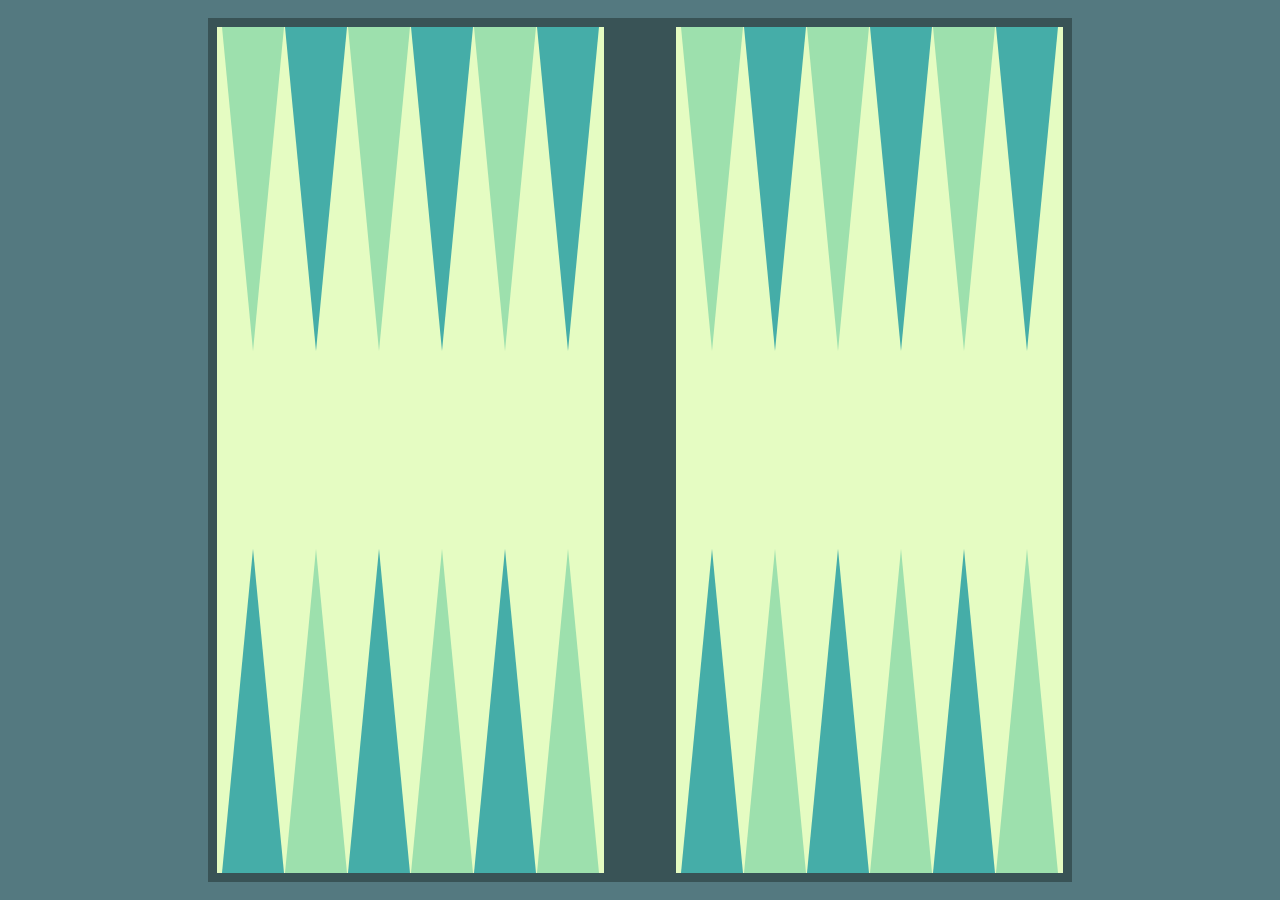
==== backgammon/index.html @ 652b3d4a "backgammon test" ====
<!DOCTYPE HTML>

<html>

<head>
	<meta http-equiv="Content-Type" content="text/html; charset=UTF-8" />
	<title>Backgammon</title>
	<link href="css/screen.css" media="screen, projection" rel="stylesheet" type="text/css" />
</head>

<body>
	<div id="board">
		<div class="qdr qdr-1"></div>
		<div class="qdr qdr-4"></div>
		<div id="board-middle"></div>
		<div class="qdr qdr-2"></div>
		<div class="qdr qdr-3"></div>
	</div>

	<script src="js/assets.js" type="text/javascript"></script>
	<script src="js/main.js" type="text/javascript"></script>
</body>

</html>
---- backgammon/css/screen.css ----
/* line 5, ../../../../../../../../Ruby193/lib/ruby/gems/1.9.1/gems/compass-core-1.0.3/stylesheets/compass/reset/_utilities.scss */
html, body, div, span, applet, object, iframe,
h1, h2, h3, h4, h5, h6, p, blockquote, pre,
a, abbr, acronym, address, big, cite, code,
del, dfn, em, img, ins, kbd, q, s, samp,
small, strike, strong, sub, sup, tt, var,
b, u, i, center,
dl, dt, dd, ol, ul, li,
fieldset, form, label, legend,
table, caption, tbody, tfoot, thead, tr, th, td,
article, aside, canvas, details, embed,
figure, figcaption, footer, header, hgroup,
menu, nav, output, ruby, section, summary,
time, mark, audio, video {
  margin: 0;
  padding: 0;
  border: 0;
  font: inherit;
  font-size: 100%;
  vertical-align: baseline;
}

/* line 22, ../../../../../../../../Ruby193/lib/ruby/gems/1.9.1/gems/compass-core-1.0.3/stylesheets/compass/reset/_utilities.scss */
html {
  line-height: 1;
}

/* line 24, ../../../../../../../../Ruby193/lib/ruby/gems/1.9.1/gems/compass-core-1.0.3/stylesheets/compass/reset/_utilities.scss */
ol, ul {
  list-style: none;
}

/* line 26, ../../../../../../../../Ruby193/lib/ruby/gems/1.9.1/gems/compass-core-1.0.3/stylesheets/compass/reset/_utilities.scss */
table {
  border-collapse: collapse;
  border-spacing: 0;
}

/* line 28, ../../../../../../../../Ruby193/lib/ruby/gems/1.9.1/gems/compass-core-1.0.3/stylesheets/compass/reset/_utilities.scss */
caption, th, td {
  text-align: left;
  font-weight: normal;
  vertical-align: middle;
}

/* line 30, ../../../../../../../../Ruby193/lib/ruby/gems/1.9.1/gems/compass-core-1.0.3/stylesheets/compass/reset/_utilities.scss */
q, blockquote {
  quotes: none;
}
/* line 103, ../../../../../../../../Ruby193/lib/ruby/gems/1.9.1/gems/compass-core-1.0.3/stylesheets/compass/reset/_utilities.scss */
q:before, q:after, blockquote:before, blockquote:after {
  content: "";
  content: none;
}

/* line 32, ../../../../../../../../Ruby193/lib/ruby/gems/1.9.1/gems/compass-core-1.0.3/stylesheets/compass/reset/_utilities.scss */
a img {
  border: none;
}

/* line 116, ../../../../../../../../Ruby193/lib/ruby/gems/1.9.1/gems/compass-core-1.0.3/stylesheets/compass/reset/_utilities.scss */
article, aside, details, figcaption, figure, footer, header, hgroup, main, menu, nav, section, summary {
  display: block;
}

/* line 8, ../sass/screen.scss */
* {
  -moz-box-sizing: border-box;
  -webkit-box-sizing: border-box;
  box-sizing: border-box;
}

/* line 12, ../sass/screen.scss */
html {
  position: absolute;
  top: 0;
  left: 0;
  width: 100%;
  height: 100%;
}
/* line 14, ../sass/screen.scss */
html body {
  background-color: #547980;
  min-height: 100vh;
  display: -webkit-flex;
  display: flex;
  -webkit-align-items: center;
  align-items: center;
  -webkit-justify-content: center;
  justify-content: center;
}
/* line 20, ../sass/screen.scss */
html body #board {
  width: 96vmin;
  height: 96vmin;
  background-color: #E5FCC2;
  border: 1vmin #395356 solid;
  display: -webkit-flex;
  display: flex;
  -webkit-flex-flow: column wrap;
  flex-flow: column wrap;
  -webkit-justify-content: space-between;
  justify-content: space-between;
}

/* line 33, ../sass/screen.scss */
#board .qdr {
  width: 43vmin;
  height: 47vmin;
  display: -webkit-flex;
  display: flex;
  -webkit-flex-flow: row nowrap;
  flex-flow: row nowrap;
  padding: 0 .5vmin;
}
/* line 39, ../sass/screen.scss */
#board .qdr .cl {
  width: 16.66667%;
  height: 100%;
  display: -webkit-flex;
  display: flex;
  -webkit-align-items: stretch;
  align-items: stretch;
}
/* line 44, ../sass/screen.scss */
#board .qdr .cl::after {
  content: "";
  width: 0;
  height: 0;
  border-left: 3.5vmin solid transparent;
  border-right: 3.5vmin solid transparent;
  border-top: 36vmin solid;
  background: transparent;
  display: -webkit-flex;
  display: flex;
  -webkit-align-self: flex-start;
  align-self: flex-start;
}
/* line 55, ../sass/screen.scss */
#board .qdr .cl:nth-child(odd)::after {
  border-color: #9DE0AD;
  border-left-color: transparent;
  border-right-color: transparent;
}
/* line 58, ../sass/screen.scss */
#board .qdr .cl:nth-child(even)::after {
  border-color: #45ADA8;
  border-left-color: transparent;
  border-right-color: transparent;
}
/* line 62, ../sass/screen.scss */
#board .qdr-1 {
  top: 0;
  left: 0;
}
/* line 66, ../sass/screen.scss */
#board .qdr-2 {
  top: 0;
  right: 0;
}
/* line 70, ../sass/screen.scss */
#board .qdr-3 {
  bottom: 0;
  right: 0;
  -webkit-flex-flow: row-reverse nowrap;
  flex-flow: row-reverse nowrap;
}
/* line 74, ../sass/screen.scss */
#board .qdr-3 .cl::after {
  -webkit-align-self: flex-end;
  align-self: flex-end;
  border-top: 0px;
  border-bottom: 36vmin solid;
}
/* line 80, ../sass/screen.scss */
#board .qdr-4 {
  bottom: 0;
  left: 0;
  -webkit-flex-flow: row-reverse nowrap;
  flex-flow: row-reverse nowrap;
}
/* line 84, ../sass/screen.scss */
#board .qdr-4 .cl::after {
  -webkit-align-self: flex-end;
  align-self: flex-end;
  border-top: 0px;
  border-bottom: 36vmin solid;
}
/* line 91, ../sass/screen.scss */
#board-middle {
  width: 8vmin;
  height: 96vmin;
  background-color: #395356;
}
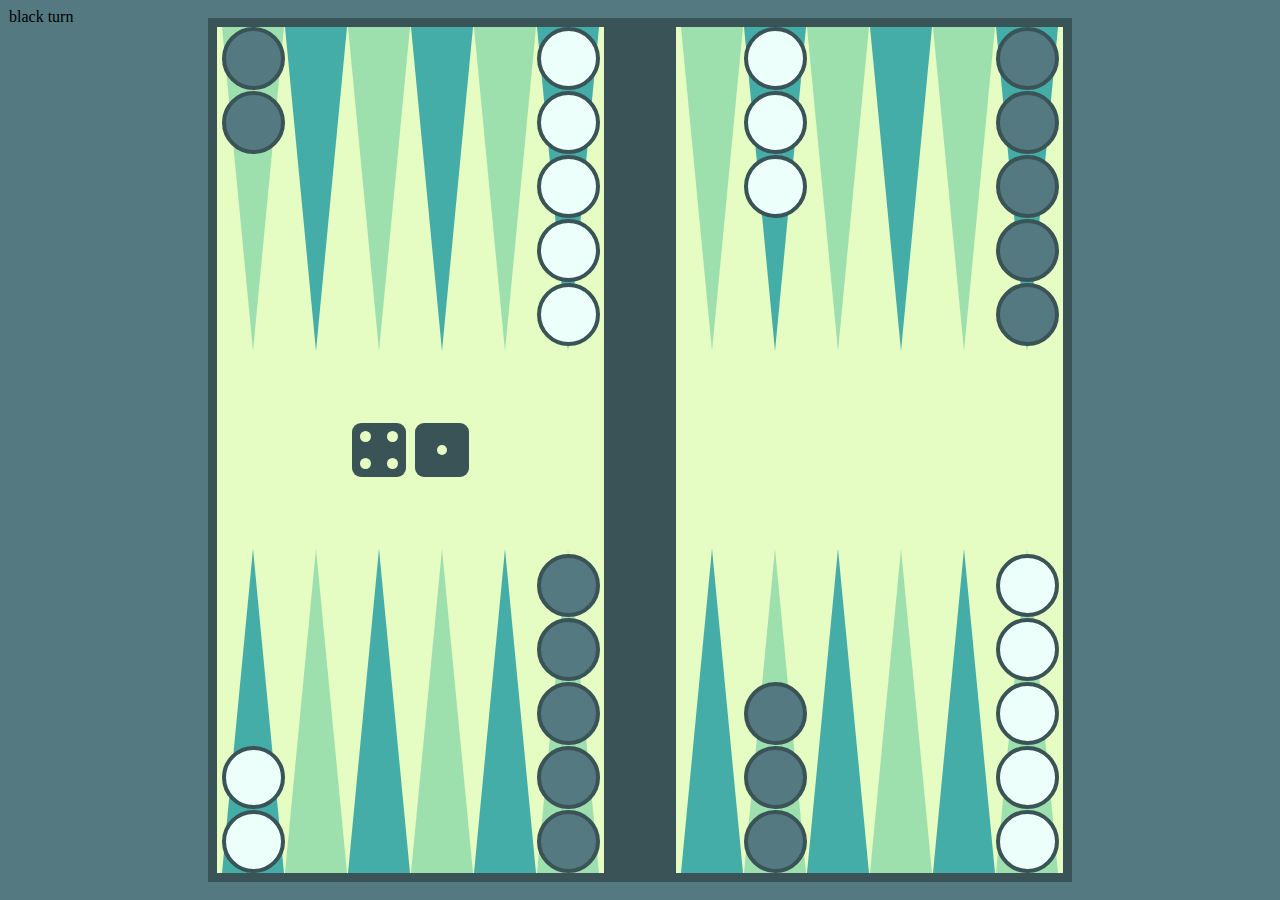
==== commit a1aaf5cd: "Bkgmn v0.5" ====
--- a/backgammon/index.html
+++ b/backgammon/index.html
@@ -9,12 +9,17 @@
 </head>
 
 <body>
+	<div id="debug"></div>
 	<div id="board">
 		<div class="qdr qdr-1"></div>
 		<div class="qdr qdr-4"></div>
-		<div id="board-middle"></div>
+		<div id="board-bar"></div>
 		<div class="qdr qdr-2"></div>
 		<div class="qdr qdr-3"></div>
+		<div id="dices">
+			<div class="dice" id="dice-1"></div>
+			<div class="dice" id="dice-2"></div>
+		</div>
 	</div>
 
 	<script src="js/assets.js" type="text/javascript"></script>
--- a/backgammon/css/screen.css
+++ b/backgammon/css/screen.css
@@ -1,4 +1,4 @@
-/* line 5, ../../../../../../../../Ruby193/lib/ruby/gems/1.9.1/gems/compass-core-1.0.3/stylesheets/compass/reset/_utilities.scss */
+/* line 5, C:/Ruby193/lib/ruby/gems/1.9.1/gems/compass-core-1.0.3/stylesheets/compass/reset/_utilities.scss */
 html, body, div, span, applet, object, iframe,
 h1, h2, h3, h4, h5, h6, p, blockquote, pre,
 a, abbr, acronym, address, big, cite, code,
@@ -20,45 +20,45 @@
   vertical-align: baseline;
 }
 
-/* line 22, ../../../../../../../../Ruby193/lib/ruby/gems/1.9.1/gems/compass-core-1.0.3/stylesheets/compass/reset/_utilities.scss */
+/* line 22, C:/Ruby193/lib/ruby/gems/1.9.1/gems/compass-core-1.0.3/stylesheets/compass/reset/_utilities.scss */
 html {
   line-height: 1;
 }
 
-/* line 24, ../../../../../../../../Ruby193/lib/ruby/gems/1.9.1/gems/compass-core-1.0.3/stylesheets/compass/reset/_utilities.scss */
+/* line 24, C:/Ruby193/lib/ruby/gems/1.9.1/gems/compass-core-1.0.3/stylesheets/compass/reset/_utilities.scss */
 ol, ul {
   list-style: none;
 }
 
-/* line 26, ../../../../../../../../Ruby193/lib/ruby/gems/1.9.1/gems/compass-core-1.0.3/stylesheets/compass/reset/_utilities.scss */
+/* line 26, C:/Ruby193/lib/ruby/gems/1.9.1/gems/compass-core-1.0.3/stylesheets/compass/reset/_utilities.scss */
 table {
   border-collapse: collapse;
   border-spacing: 0;
 }
 
-/* line 28, ../../../../../../../../Ruby193/lib/ruby/gems/1.9.1/gems/compass-core-1.0.3/stylesheets/compass/reset/_utilities.scss */
+/* line 28, C:/Ruby193/lib/ruby/gems/1.9.1/gems/compass-core-1.0.3/stylesheets/compass/reset/_utilities.scss */
 caption, th, td {
   text-align: left;
   font-weight: normal;
   vertical-align: middle;
 }
 
-/* line 30, ../../../../../../../../Ruby193/lib/ruby/gems/1.9.1/gems/compass-core-1.0.3/stylesheets/compass/reset/_utilities.scss */
+/* line 30, C:/Ruby193/lib/ruby/gems/1.9.1/gems/compass-core-1.0.3/stylesheets/compass/reset/_utilities.scss */
 q, blockquote {
   quotes: none;
 }
-/* line 103, ../../../../../../../../Ruby193/lib/ruby/gems/1.9.1/gems/compass-core-1.0.3/stylesheets/compass/reset/_utilities.scss */
+/* line 103, C:/Ruby193/lib/ruby/gems/1.9.1/gems/compass-core-1.0.3/stylesheets/compass/reset/_utilities.scss */
 q:before, q:after, blockquote:before, blockquote:after {
   content: "";
   content: none;
 }
 
-/* line 32, ../../../../../../../../Ruby193/lib/ruby/gems/1.9.1/gems/compass-core-1.0.3/stylesheets/compass/reset/_utilities.scss */
+/* line 32, C:/Ruby193/lib/ruby/gems/1.9.1/gems/compass-core-1.0.3/stylesheets/compass/reset/_utilities.scss */
 a img {
   border: none;
 }
 
-/* line 116, ../../../../../../../../Ruby193/lib/ruby/gems/1.9.1/gems/compass-core-1.0.3/stylesheets/compass/reset/_utilities.scss */
+/* line 116, C:/Ruby193/lib/ruby/gems/1.9.1/gems/compass-core-1.0.3/stylesheets/compass/reset/_utilities.scss */
 article, aside, details, figcaption, figure, footer, header, hgroup, main, menu, nav, section, summary {
   display: block;
 }
@@ -80,6 +80,7 @@
 }
 /* line 14, ../sass/screen.scss */
 html body {
+  position: relative;
   background-color: #547980;
   min-height: 100vh;
   display: -webkit-flex;
@@ -89,8 +90,9 @@
   -webkit-justify-content: center;
   justify-content: center;
 }
-/* line 20, ../sass/screen.scss */
+/* line 21, ../sass/screen.scss */
 html body #board {
+  position: relative;
   width: 96vmin;
   height: 96vmin;
   background-color: #E5FCC2;
@@ -102,8 +104,14 @@
   -webkit-justify-content: space-between;
   justify-content: space-between;
 }
-
-/* line 33, ../sass/screen.scss */
+/* line 31, ../sass/screen.scss */
+html body #debug {
+  position: absolute;
+  top: 1vmin;
+  left: 1vmin;
+}
+
+/* line 40, ../sass/screen.scss */
 #board .qdr {
   width: 43vmin;
   height: 47vmin;
@@ -113,82 +121,267 @@
   flex-flow: row nowrap;
   padding: 0 .5vmin;
 }
-/* line 39, ../sass/screen.scss */
+/* line 46, ../sass/screen.scss */
 #board .qdr .cl {
+  position: relative;
   width: 16.66667%;
   height: 100%;
   display: -webkit-flex;
   display: flex;
-  -webkit-align-items: stretch;
-  align-items: stretch;
-}
-/* line 44, ../sass/screen.scss */
+  -webkit-align-items: flex-start;
+  align-items: flex-start;
+  -webkit-justify-content: flex-start;
+  justify-content: flex-start;
+  -webkit-flex-flow: column wrap;
+  flex-flow: column wrap;
+}
+/* line 54, ../sass/screen.scss */
 #board .qdr .cl::after {
   content: "";
+  position: absolute;
+  top: 0;
+  left: 0;
   width: 0;
   height: 0;
   border-left: 3.5vmin solid transparent;
   border-right: 3.5vmin solid transparent;
   border-top: 36vmin solid;
   background: transparent;
-  display: -webkit-flex;
-  display: flex;
-  -webkit-align-self: flex-start;
-  align-self: flex-start;
-}
-/* line 55, ../sass/screen.scss */
+  /* @include display-flex;
+  @include align-self(flex-start); */
+}
+/* line 68, ../sass/screen.scss */
 #board .qdr .cl:nth-child(odd)::after {
   border-color: #9DE0AD;
   border-left-color: transparent;
   border-right-color: transparent;
 }
-/* line 58, ../sass/screen.scss */
+/* line 71, ../sass/screen.scss */
 #board .qdr .cl:nth-child(even)::after {
   border-color: #45ADA8;
   border-left-color: transparent;
   border-right-color: transparent;
 }
-/* line 62, ../sass/screen.scss */
+/* line 74, ../sass/screen.scss */
+#board .qdr .cl .white {
+  display: -webkit-flex;
+  display: flex;
+  content: "";
+  min-width: 7vmin;
+  min-height: 7vmin;
+  border: 0.5vmin #395356 solid;
+  -moz-border-radius: 3.5vmin;
+  -webkit-border-radius: 3.5vmin;
+  border-radius: 3.5vmin;
+  background-color: #ECFFFB;
+  z-index: 999;
+  margin: .05vmin auto;
+}
+/* line 25, ../sass/_mixins.scss */
+#board .qdr .cl .white[draggable="true"]:hover {
+  cursor: pointer;
+}
+/* line 77, ../sass/screen.scss */
+#board .qdr .cl .black {
+  display: -webkit-flex;
+  display: flex;
+  content: "";
+  min-width: 7vmin;
+  min-height: 7vmin;
+  border: 0.5vmin #395356 solid;
+  -moz-border-radius: 3.5vmin;
+  -webkit-border-radius: 3.5vmin;
+  border-radius: 3.5vmin;
+  background-color: #547980;
+  z-index: 999;
+  margin: .05vmin auto;
+}
+/* line 25, ../sass/_mixins.scss */
+#board .qdr .cl .black[draggable="true"]:hover {
+  cursor: pointer;
+}
+/* line 80, ../sass/screen.scss */
+#board .qdr .cl[moveTarget="true"]::after {
+  border-color: #29FF56;
+  border-left-color: transparent;
+  border-right-color: transparent;
+}
+/* line 83, ../sass/screen.scss */
+#board .qdr .cl[onTarget="true"]::after {
+  border-color: #54d46f;
+  border-left-color: transparent;
+  border-right-color: transparent;
+}
+/* line 87, ../sass/screen.scss */
 #board .qdr-1 {
   top: 0;
   left: 0;
 }
-/* line 66, ../sass/screen.scss */
+/* line 91, ../sass/screen.scss */
 #board .qdr-2 {
   top: 0;
   right: 0;
 }
-/* line 70, ../sass/screen.scss */
+/* line 95, ../sass/screen.scss */
 #board .qdr-3 {
   bottom: 0;
   right: 0;
   -webkit-flex-flow: row-reverse nowrap;
   flex-flow: row-reverse nowrap;
 }
-/* line 74, ../sass/screen.scss */
+/* line 99, ../sass/screen.scss */
+#board .qdr-3 .cl {
+  -webkit-justify-content: flex-end;
+  justify-content: flex-end;
+}
+/* line 102, ../sass/screen.scss */
 #board .qdr-3 .cl::after {
-  -webkit-align-self: flex-end;
-  align-self: flex-end;
+  top: auto;
+  bottom: 0;
   border-top: 0px;
   border-bottom: 36vmin solid;
 }
-/* line 80, ../sass/screen.scss */
+/* line 109, ../sass/screen.scss */
 #board .qdr-4 {
   bottom: 0;
   left: 0;
   -webkit-flex-flow: row-reverse nowrap;
   flex-flow: row-reverse nowrap;
 }
-/* line 84, ../sass/screen.scss */
+/* line 113, ../sass/screen.scss */
+#board .qdr-4 .cl {
+  -webkit-justify-content: flex-end;
+  justify-content: flex-end;
+}
+/* line 116, ../sass/screen.scss */
 #board .qdr-4 .cl::after {
-  -webkit-align-self: flex-end;
-  align-self: flex-end;
+  top: auto;
+  bottom: 0;
   border-top: 0px;
   border-bottom: 36vmin solid;
 }
-/* line 91, ../sass/screen.scss */
-#board-middle {
+/* line 124, ../sass/screen.scss */
+#board-bar {
+  display: -webkit-flex;
+  display: flex;
+  -webkit-flex-flow: column wrap;
+  flex-flow: column wrap;
+  -webkit-align-content: center;
+  align-content: center;
+  -webkit-justify-content: space-around;
+  justify-content: space-around;
   width: 8vmin;
   height: 96vmin;
   background-color: #395356;
 }
+/* line 132, ../sass/screen.scss */
+#board-bar .white {
+  display: -webkit-flex;
+  display: flex;
+  content: "";
+  min-width: 7vmin;
+  min-height: 7vmin;
+  border: 0.5vmin #395356 solid;
+  -moz-border-radius: 3.5vmin;
+  -webkit-border-radius: 3.5vmin;
+  border-radius: 3.5vmin;
+  background-color: #ECFFFB;
+  z-index: 999;
+  margin: .05vmin auto;
+}
+/* line 25, ../sass/_mixins.scss */
+#board-bar .white[draggable="true"]:hover {
+  cursor: pointer;
+}
+/* line 135, ../sass/screen.scss */
+#board-bar .black {
+  display: -webkit-flex;
+  display: flex;
+  content: "";
+  min-width: 7vmin;
+  min-height: 7vmin;
+  border: 0.5vmin #395356 solid;
+  -moz-border-radius: 3.5vmin;
+  -webkit-border-radius: 3.5vmin;
+  border-radius: 3.5vmin;
+  background-color: #547980;
+  z-index: 999;
+  margin: .05vmin auto;
+}
+/* line 25, ../sass/_mixins.scss */
+#board-bar .black[draggable="true"]:hover {
+  cursor: pointer;
+}
+/* line 138, ../sass/screen.scss */
+#board-bar .item {
+  border-color: #FFCA28;
+}
+/* line 142, ../sass/screen.scss */
+#board #dices {
+  position: absolute;
+  height: 6vmin;
+  width: 13vmin;
+  top: 44vmin;
+  left: 15vmin;
+}
+/* line 148, ../sass/screen.scss */
+#board #dices .dice {
+  position: absolute;
+  top: 0;
+  left: 0;
+  width: 6vmin;
+  height: 6vmin;
+  background-color: #395356;
+  padding: .9vmin;
+  -moz-border-radius: 1vmin;
+  -webkit-border-radius: 1vmin;
+  border-radius: 1vmin;
+  display: -webkit-flex;
+  display: flex;
+  -webkit-flex-flow: row wrap;
+  flex-flow: row wrap;
+  -webkit-justify-content: space-between;
+  justify-content: space-between;
+  -webkit-align-content: space-between;
+  align-content: space-between;
+}
+/* line 161, ../sass/screen.scss */
+#board #dices .dice:nth-child(2) {
+  left: auto;
+  right: 0;
+}
+/* line 165, ../sass/screen.scss */
+#board #dices .dice .dot {
+  display: -webkit-flex;
+  display: flex;
+  width: 1.2vmin;
+  height: 1.2vmin;
+  -moz-border-radius: 1vmin;
+  -webkit-border-radius: 1vmin;
+  border-radius: 1vmin;
+  background-color: #395356;
+}
+/* line 173, ../sass/screen.scss */
+#board #dices .dice-1 .dot:nth-child(5) {
+  background-color: #E5FCC2;
+}
+/* line 178, ../sass/screen.scss */
+#board #dices .dice-2 .dot:nth-child(1), #board #dices .dice-2 .dot:nth-child(9) {
+  background-color: #E5FCC2;
+}
+/* line 183, ../sass/screen.scss */
+#board #dices .dice-3 .dot:nth-child(1), #board #dices .dice-3 .dot:nth-child(5), #board #dices .dice-3 .dot:nth-child(9) {
+  background-color: #E5FCC2;
+}
+/* line 188, ../sass/screen.scss */
+#board #dices .dice-4 .dot:nth-child(1), #board #dices .dice-4 .dot:nth-child(3), #board #dices .dice-4 .dot:nth-child(7), #board #dices .dice-4 .dot:nth-child(9) {
+  background-color: #E5FCC2;
+}
+/* line 193, ../sass/screen.scss */
+#board #dices .dice-5 .dot:nth-child(1), #board #dices .dice-5 .dot:nth-child(3), #board #dices .dice-5 .dot:nth-child(5), #board #dices .dice-5 .dot:nth-child(7), #board #dices .dice-5 .dot:nth-child(9) {
+  background-color: #E5FCC2;
+}
+/* line 198, ../sass/screen.scss */
+#board #dices .dice-6 .dot:nth-child(1), #board #dices .dice-6 .dot:nth-child(3), #board #dices .dice-6 .dot:nth-child(4), #board #dices .dice-6 .dot:nth-child(6), #board #dices .dice-6 .dot:nth-child(7), #board #dices .dice-6 .dot:nth-child(9) {
+  background-color: #E5FCC2;
+}
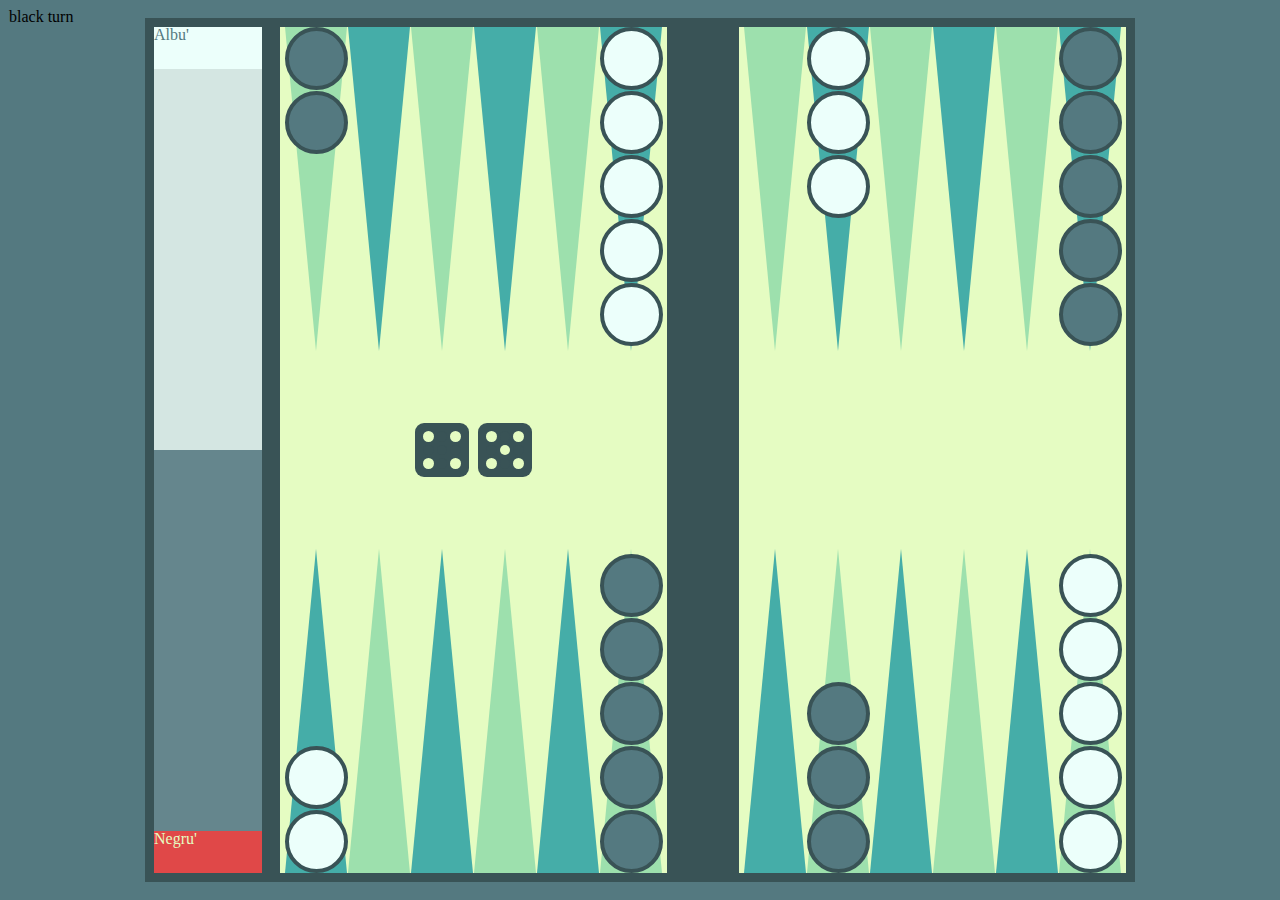
==== commit 81c41b14: "Bkgmn v0.67" ====
--- a/backgammon/index.html
+++ b/backgammon/index.html
@@ -10,6 +10,16 @@
 
 <body>
 	<div id="debug"></div>
+	<div id="players">
+		<div id="white" class="player">
+			<div class="name">Albu'</div>
+			<div class="drop-area"></div>
+		</div>
+		<div id="black" class="player current">
+			<div class="drop-area"></div>
+			<div class="name">Negru'</div>
+		</div>
+	</div>
 	<div id="board">
 		<div class="qdr qdr-1"></div>
 		<div class="qdr qdr-4"></div>
--- a/backgammon/css/screen.css
+++ b/backgammon/css/screen.css
@@ -105,13 +105,57 @@
   justify-content: space-between;
 }
 /* line 31, ../sass/screen.scss */
+html body #players {
+  position: relative;
+  width: 14vmin;
+  height: 96vmin;
+  background-color: #E5FCC2;
+  border: 1vmin #395356 solid;
+  display: -webkit-flex;
+  display: flex;
+  -webkit-flex-flow: column wrap;
+  flex-flow: column wrap;
+}
+/* line 39, ../sass/screen.scss */
+html body #players .player {
+  width: 100%;
+  height: 50%;
+}
+/* line 42, ../sass/screen.scss */
+html body #players .player .name {
+  width: 100%;
+  height: 10%;
+  background-color: #ECFFFB;
+  color: #547980;
+}
+/* line 48, ../sass/screen.scss */
+html body #players .player .drop-area {
+  width: 100%;
+  height: 90%;
+  background-color: #d4e6e2;
+}
+/* line 55, ../sass/screen.scss */
+html body #players #black .name {
+  background-color: #547980;
+  color: #ECFFFB;
+}
+/* line 59, ../sass/screen.scss */
+html body #players #black .drop-area {
+  background-color: #65868d;
+}
+/* line 63, ../sass/screen.scss */
+html body #players .current .name {
+  background-color: #E04848 !important;
+  color: #E5FCC2 !important;
+}
+/* line 69, ../sass/screen.scss */
 html body #debug {
   position: absolute;
   top: 1vmin;
   left: 1vmin;
 }
 
-/* line 40, ../sass/screen.scss */
+/* line 79, ../sass/screen.scss */
 #board .qdr {
   width: 43vmin;
   height: 47vmin;
@@ -121,7 +165,7 @@
   flex-flow: row nowrap;
   padding: 0 .5vmin;
 }
-/* line 46, ../sass/screen.scss */
+/* line 85, ../sass/screen.scss */
 #board .qdr .cl {
   position: relative;
   width: 16.66667%;
@@ -135,7 +179,7 @@
   -webkit-flex-flow: column wrap;
   flex-flow: column wrap;
 }
-/* line 54, ../sass/screen.scss */
+/* line 93, ../sass/screen.scss */
 #board .qdr .cl::after {
   content: "";
   position: absolute;
@@ -150,19 +194,19 @@
   /* @include display-flex;
   @include align-self(flex-start); */
 }
-/* line 68, ../sass/screen.scss */
+/* line 107, ../sass/screen.scss */
 #board .qdr .cl:nth-child(odd)::after {
   border-color: #9DE0AD;
   border-left-color: transparent;
   border-right-color: transparent;
 }
-/* line 71, ../sass/screen.scss */
+/* line 110, ../sass/screen.scss */
 #board .qdr .cl:nth-child(even)::after {
   border-color: #45ADA8;
   border-left-color: transparent;
   border-right-color: transparent;
 }
-/* line 74, ../sass/screen.scss */
+/* line 113, ../sass/screen.scss */
 #board .qdr .cl .white {
   display: -webkit-flex;
   display: flex;
@@ -181,7 +225,7 @@
 #board .qdr .cl .white[draggable="true"]:hover {
   cursor: pointer;
 }
-/* line 77, ../sass/screen.scss */
+/* line 116, ../sass/screen.scss */
 #board .qdr .cl .black {
   display: -webkit-flex;
   display: flex;
@@ -200,67 +244,67 @@
 #board .qdr .cl .black[draggable="true"]:hover {
   cursor: pointer;
 }
-/* line 80, ../sass/screen.scss */
+/* line 119, ../sass/screen.scss */
 #board .qdr .cl[moveTarget="true"]::after {
   border-color: #29FF56;
   border-left-color: transparent;
   border-right-color: transparent;
 }
-/* line 83, ../sass/screen.scss */
+/* line 122, ../sass/screen.scss */
 #board .qdr .cl[onTarget="true"]::after {
   border-color: #54d46f;
   border-left-color: transparent;
   border-right-color: transparent;
 }
-/* line 87, ../sass/screen.scss */
+/* line 126, ../sass/screen.scss */
 #board .qdr-1 {
   top: 0;
   left: 0;
 }
-/* line 91, ../sass/screen.scss */
+/* line 130, ../sass/screen.scss */
 #board .qdr-2 {
   top: 0;
   right: 0;
 }
-/* line 95, ../sass/screen.scss */
+/* line 134, ../sass/screen.scss */
 #board .qdr-3 {
   bottom: 0;
   right: 0;
   -webkit-flex-flow: row-reverse nowrap;
   flex-flow: row-reverse nowrap;
 }
-/* line 99, ../sass/screen.scss */
+/* line 138, ../sass/screen.scss */
 #board .qdr-3 .cl {
   -webkit-justify-content: flex-end;
   justify-content: flex-end;
 }
-/* line 102, ../sass/screen.scss */
+/* line 141, ../sass/screen.scss */
 #board .qdr-3 .cl::after {
   top: auto;
   bottom: 0;
   border-top: 0px;
   border-bottom: 36vmin solid;
 }
-/* line 109, ../sass/screen.scss */
+/* line 148, ../sass/screen.scss */
 #board .qdr-4 {
   bottom: 0;
   left: 0;
   -webkit-flex-flow: row-reverse nowrap;
   flex-flow: row-reverse nowrap;
 }
-/* line 113, ../sass/screen.scss */
+/* line 152, ../sass/screen.scss */
 #board .qdr-4 .cl {
   -webkit-justify-content: flex-end;
   justify-content: flex-end;
 }
-/* line 116, ../sass/screen.scss */
+/* line 155, ../sass/screen.scss */
 #board .qdr-4 .cl::after {
   top: auto;
   bottom: 0;
   border-top: 0px;
   border-bottom: 36vmin solid;
 }
-/* line 124, ../sass/screen.scss */
+/* line 163, ../sass/screen.scss */
 #board-bar {
   display: -webkit-flex;
   display: flex;
@@ -274,7 +318,7 @@
   height: 96vmin;
   background-color: #395356;
 }
-/* line 132, ../sass/screen.scss */
+/* line 171, ../sass/screen.scss */
 #board-bar .white {
   display: -webkit-flex;
   display: flex;
@@ -293,7 +337,7 @@
 #board-bar .white[draggable="true"]:hover {
   cursor: pointer;
 }
-/* line 135, ../sass/screen.scss */
+/* line 174, ../sass/screen.scss */
 #board-bar .black {
   display: -webkit-flex;
   display: flex;
@@ -312,11 +356,11 @@
 #board-bar .black[draggable="true"]:hover {
   cursor: pointer;
 }
-/* line 138, ../sass/screen.scss */
+/* line 177, ../sass/screen.scss */
 #board-bar .item {
   border-color: #FFCA28;
 }
-/* line 142, ../sass/screen.scss */
+/* line 181, ../sass/screen.scss */
 #board #dices {
   position: absolute;
   height: 6vmin;
@@ -324,7 +368,7 @@
   top: 44vmin;
   left: 15vmin;
 }
-/* line 148, ../sass/screen.scss */
+/* line 187, ../sass/screen.scss */
 #board #dices .dice {
   position: absolute;
   top: 0;
@@ -345,12 +389,12 @@
   -webkit-align-content: space-between;
   align-content: space-between;
 }
-/* line 161, ../sass/screen.scss */
+/* line 200, ../sass/screen.scss */
 #board #dices .dice:nth-child(2) {
   left: auto;
   right: 0;
 }
-/* line 165, ../sass/screen.scss */
+/* line 204, ../sass/screen.scss */
 #board #dices .dice .dot {
   display: -webkit-flex;
   display: flex;
@@ -361,27 +405,27 @@
   border-radius: 1vmin;
   background-color: #395356;
 }
-/* line 173, ../sass/screen.scss */
+/* line 212, ../sass/screen.scss */
 #board #dices .dice-1 .dot:nth-child(5) {
   background-color: #E5FCC2;
 }
-/* line 178, ../sass/screen.scss */
+/* line 217, ../sass/screen.scss */
 #board #dices .dice-2 .dot:nth-child(1), #board #dices .dice-2 .dot:nth-child(9) {
   background-color: #E5FCC2;
 }
-/* line 183, ../sass/screen.scss */
+/* line 222, ../sass/screen.scss */
 #board #dices .dice-3 .dot:nth-child(1), #board #dices .dice-3 .dot:nth-child(5), #board #dices .dice-3 .dot:nth-child(9) {
   background-color: #E5FCC2;
 }
-/* line 188, ../sass/screen.scss */
+/* line 227, ../sass/screen.scss */
 #board #dices .dice-4 .dot:nth-child(1), #board #dices .dice-4 .dot:nth-child(3), #board #dices .dice-4 .dot:nth-child(7), #board #dices .dice-4 .dot:nth-child(9) {
   background-color: #E5FCC2;
 }
-/* line 193, ../sass/screen.scss */
+/* line 232, ../sass/screen.scss */
 #board #dices .dice-5 .dot:nth-child(1), #board #dices .dice-5 .dot:nth-child(3), #board #dices .dice-5 .dot:nth-child(5), #board #dices .dice-5 .dot:nth-child(7), #board #dices .dice-5 .dot:nth-child(9) {
   background-color: #E5FCC2;
 }
-/* line 198, ../sass/screen.scss */
+/* line 237, ../sass/screen.scss */
 #board #dices .dice-6 .dot:nth-child(1), #board #dices .dice-6 .dot:nth-child(3), #board #dices .dice-6 .dot:nth-child(4), #board #dices .dice-6 .dot:nth-child(6), #board #dices .dice-6 .dot:nth-child(7), #board #dices .dice-6 .dot:nth-child(9) {
   background-color: #E5FCC2;
 }
